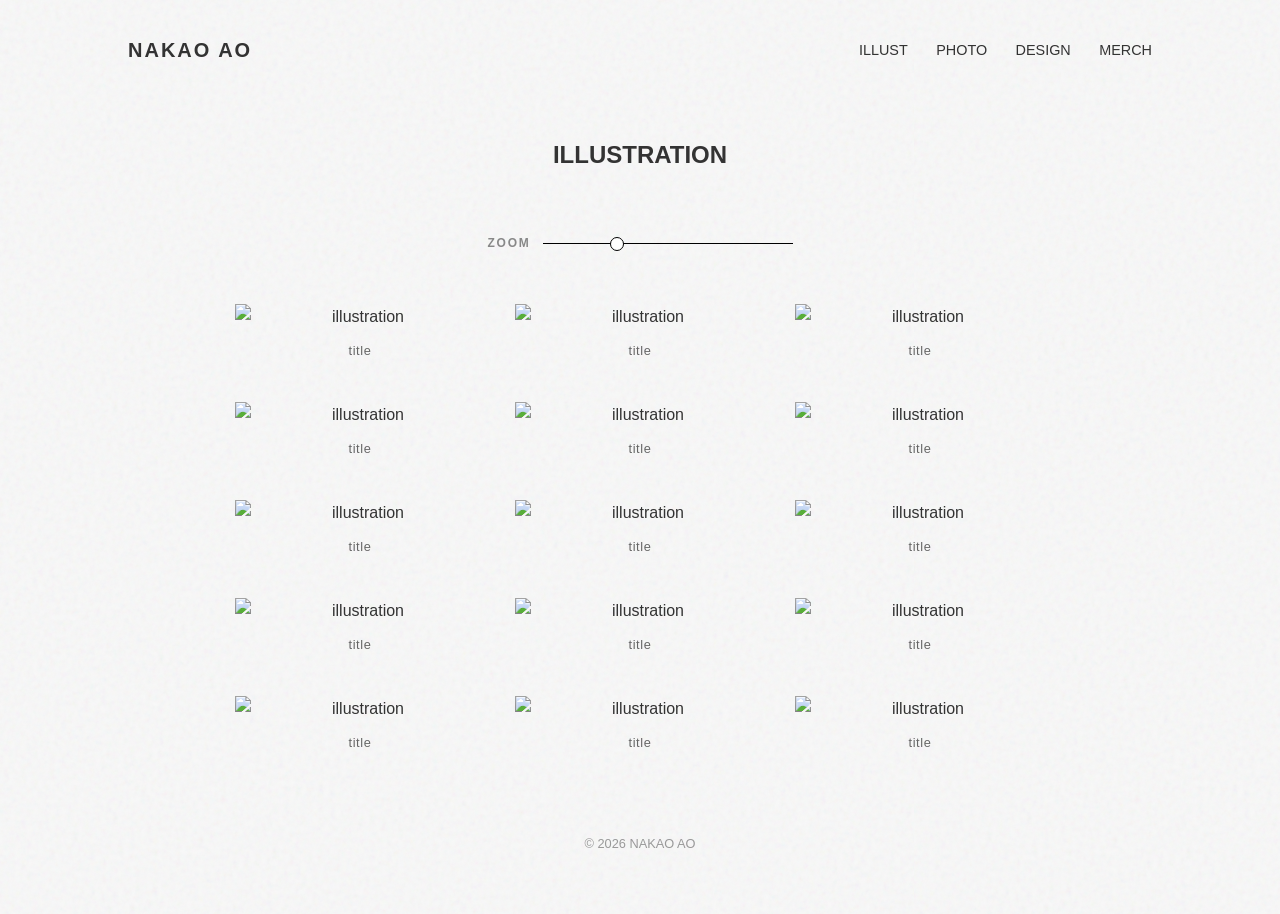
==== illustration.html @ 8cdec243 "Add files via upload" ====
<!doctype html>
<html lang="ja">
  <head>
    <meta charset="UTF-8" />
    <meta name="viewport" content="width=device-width, initial-scale=1.0" />
    <title>ILLUSTRATION | NAKAO AO</title>
    <link rel="stylesheet" href="style.css" />
    <link rel="icon" type="image/png" href="images/ファビコン.png" />
  </head>

  <body>
    <!-- ヘッダー：共通デザイン -->
    <header class="site-header">
      <div class="logo"><a href="home.html">NAKAO AO</a></div>
      <nav class="nav-links">
        <a href="illust.html" class="active">ILLUST</a>
        <a href="photo.html">PHOTO</a>
        <a href="logo.html">DESIGN</a>
        <a href="merch.html">MERCH</a>
      </nav>
    </header>

    <main>
      <section id="works" class="gallery-section">
        <h2>ILLUSTRATION</h2>

        <!-- 🎛️ ZOOMスライダー -->
        <div class="slider-container">
          <span class="slider-label">ZOOM</span>
          <input
            type="range"
            id="size-slider"
            min="150"
            max="500"
            value="250"
            step="10"
          />
        </div>

        <!-- 💡 グリッドコンテナ：hrefをすべて"#"に変更し、別ページへの遷移を防ぎます -->
        <div class="works-grid" id="illustration-gallery">
          <a href="#" class="work-item">
            <img src="images/イラスト1.png" alt="illustration" />
            <p>title</p>
          </a>

          <a href="#" class="work-item">
            <img src="images/イラスト3.png" alt="illustration" />
            <p>title</p>
          </a>

          <a href="#" class="work-item">
            <img src="images/イラスト4.png" alt="illustration" />
            <p>title</p>
          </a>
          <a href="#" class="work-item">
            <img src="images/イラスト5.png" alt="illustration" />
            <p>title</p>
          </a>

          <!-- 1枚目 -->
          <a href="#" class="work-item">
            <img src="images/1.png" alt="illustration" />
            <p>title</p>
          </a>

          <!-- 3枚目 -->
          <a href="#" class="work-item">
            <img src="images/3.png" alt="illustration" />
            <p>title</p>
          </a>

          <!-- 4枚目 -->
          <a href="#" class="work-item">
            <img src="images/4.png" alt="illustration" />
            <p>title</p>
          </a>

          <!-- 5枚目 -->
          <a href="#" class="work-item">
            <img src="images/5.png" alt="illustration" />
            <p>title</p>
          </a>

          <!-- 6枚目 -->
          <a href="#" class="work-item">
            <img src="images/6.png" alt="illustration" />
            <p>title</p>
          </a>

          <!-- 8枚目 -->
          <a href="#" class="work-item">
            <img src="images/8.png" alt="illustration" />
            <p>title</p>
          </a>

          <!-- 9枚目 -->
          <a href="#" class="work-item">
            <img src="images/9.png" alt="illustration" />
            <p>title</p>
          </a>

          <!-- 11枚目 -->
          <a href="#" class="work-item">
            <img src="images/11.png" alt="illustration" />
            <p>title</p>
          </a>

          <!-- 12枚目 -->
          <a href="#" class="work-item">
            <img src="images/12.png" alt="illustration" />
            <p>title</p>
          </a>

          <!-- 13枚目 -->
          <a href="#" class="work-item">
            <img src="images/13.png" alt="illustration" />
            <p>title</p>
          </a>

          <!-- 14枚目 -->
          <a href="#" class="work-item">
            <img src="images/14.png" alt="illustration" />
            <p>title</p>
          </a>
        </div>
      </section>
    </main>

    <!-- 💡 拡大したときにフワッと表示される大画面用の部品（これ1つに絞ります） -->
    <div id="imageModal" class="modal">
      <!-- 閉じるボタン -->
      <span class="close-btn">&times;</span>

      <!-- 前へボタン -->
      <span class="prev-btn">&#10094;</span>

      <!-- 拡大画像 -->
      <img
        class="modal-content"
        id="modalImg"
        src="images/白1.jpg"
        alt="拡大画像"
      />

      <!-- 次へボタン -->
      <span class="next-btn">&#10095;</span>
    </div>

    <!-- フッター -->
    <footer class="site-footer">
      <p>&copy; 2026 NAKAO AO</p>
    </footer>

    <!-- JavaScriptの読み込み -->
    <script src="script.js"></script>
  </body>
</html>
---- style.css ----
/* ==========================================================================
   1. 全体設定（リセットと背景）
   ========================================================================== */
* {
  margin: 0;
  padding: 0;
  box-sizing: border-box;
}

body {
  font-family: "Helvetica Neue", Arial, "Noto Sans JP", sans-serif;
  color: #333333;
  line-height: 1.6;
  padding: 24px 10% 40px 10%;
  background-color: #f8f8f8;
  /* 背景のノイズテクスチャ */
  background-image: url("data:image/svg+xml,%3Csvg viewBox='0 0 200 200' xmlns='http://www.w3.org/2000/svg'%3E%3Cfilter id='noiseFilter'%3E%3CfeTurbulence type='fractalNoise' baseFrequency='0.8' numOctaves='3' stitchTiles='stitch'/%3E%3C/filter%3E%3Crect width='100%25' height='100%25' filter='url(%23noiseFilter)' opacity='0.08'/%3E%3C/svg%3E");
}

a {
  color: inherit;
  text-decoration: none;
}

img {
  max-width: 100%;
  height: auto;
  display: block;
}

/* --- オリジナルフォント設定 --- */
@font-face {
  font-family: "TOKAngleFREE-S5";
  src: url("./font/TOKAngleFREE-S5.ttf") format("truetype");
}

.title-font {
  font-family: "TOKAngleFREE-S5", sans-serif;
}

h2 {
  text-align: center;
  margin-bottom: 60px;
}

/* ==========================================================================
   2. ヘッダー
   ========================================================================== */
.site-header {
  display: flex;
  justify-content: space-between;
  align-items: center;
  padding-top: 10px;
}

.logo {
  font-size: 1.25rem;
  font-weight: bold;
  letter-spacing: 0.1em;
}

.nav-links a {
  margin-left: 24px;
  font-size: 0.9rem;
  text-transform: uppercase;
  transition: opacity 0.3s;
}

.nav-links a:hover {
  opacity: 0.5;
}

/* ==========================================================================
   3. メインビジュアル & ABOUT（左右2カラム）
   ========================================================================== */
.main-visual-wrapper {
  display: flex;
  align-items: center;
  justify-content: center;
  gap: 60px;
  max-width: 1000px;
  margin: 0 auto;
  padding: 60px 20px 40px 20px; /* 下側の余白を調整 */
}

.mv-left {
  flex: 1;
  max-width: 450px;
}

.mv-right {
  flex: 1;
  text-align: left;
}

/* メインタイトル 「ナカオアオ」 */
.mv-right .title-font {
  font-size: 3.5rem;
  font-weight: bold;
  color: #333333;
  letter-spacing: 0.1em;
  margin-bottom: 35px; /* ABOUTとの間の余白 */
  line-height: 1.2;
}

/* ABOUT セクションの中身 */
.about-content p {
  font-size: 0.95rem;
  margin-bottom: 8px;
  color: #444;
}

/* ==========================================================================
   4. 各共通セクション設定
   ========================================================================== */
section {
  padding: 70px 0; /* 縦の全体的な余白バランスを均等に */
}

/* --- NEWSセクション --- */
#news {
  max-width: 640px;
  margin: 0 auto;
  padding: 0 20px;
}

.news-item {
  display: flex;
  align-items: baseline;
  padding: 16px 0;
  justify-content: center; /* ←これを追加して中央配置にします */
  border-bottom: 1px solid #e5e5e5;
}

.news-item:first-of-type {
  border-top: 1px solid #e5e5e5;
}

.news-date {
  font-size: 13px;
  letter-spacing: 0.05em;
  color: #888;
  width: 120px; /* 日付の幅を少し広げて見やすく */
  flex-shrink: 0;
}

.news-content {
  font-size: 14px;
  line-height: 1.6;
  color: #222;
}

.news-content a {
  border-bottom: 1px solid #222;
  transition: opacity 0.3s;
}

.news-content a:hover {
  opacity: 0.6;
}

/* ==========================================================================
   5. WORKS（4列グリッド）
   ========================================================================== */
.works-grid {
  display: grid;
  grid-template-columns: repeat(4, 1fr);
  gap: 30px;
}

/* 通常時の見た目は変えず、transitionのみ滑らかな「ふわっと」アニメーションに統合 */
.grid-item {
  display: block;
  transition: all 0.6s cubic-bezier(0.16, 1, 0.3, 1);
}

/* ホバー時の動きを「少しの浮遊感・微拡大・薄い影」の上品なエフェクトに統合 */
.grid-item:hover {
  transform: translateY(-8px) scale(1.02);
  box-shadow: 0 10px 20px rgba(0, 0, 0, 0.05);
}

.image-placeholder {
  width: 100%;
  aspect-ratio: 1 / 1;
  background-color: transparent; /* 💡 #f0f0f0 から transparent（透明）に変更 */
  display: flex;
  justify-content: center;
  align-items: center;
  color: #aaa;
  font-weight: 500;
  font-size: 1.1rem;
  border-radius: 8px;
}

.grid-item span {
  display: block; /* インライン要素からブロック要素に変更（これで横幅が広がります） */
  font-size: 0.85rem;
  letter-spacing: 0.05em;
  text-transform: uppercase;
  text-align: center; /* 広がった横幅の中で中央寄せが効くようになります */
}

/* WORKS全体のセクション */
section:has(.works-grid) {
  margin-bottom: 20px; /* 下側の余白を狭くする（元が80pxなどの場合） */
  padding-bottom: 0; /* 内側の余白もリセットしてみる */
}

/* ==========================================================================
   6. CONTACT
   ========================================================================== */
.contact-lead {
  margin-bottom: 32px;
  font-size: 0.85rem;
  letter-spacing: 0.05em;
  color: #666;
  text-align: center;
}

.sns-links {
  display: flex;
  justify-content: center;
  align-items: center;
  gap: 24px;
  margin-bottom: 50px;
}

.sns-links a {
  transition: opacity 0.3s ease;
}

.sns-links a:hover {
  opacity: 0.6;
}

.sns-links a img {
  width: 48px;
}

.contact-info-container {
  max-width: 400px;
  margin: 0 auto;
  padding: 0 10px;
}

.info-table {
  width: 100%;
  border-collapse: collapse;
}

.info-table tr {
  display: flex;
  justify-content: space-between;
  padding: 16px 0;
  border-bottom: 1px dashed #e5e5e5;
}

.info-table tr:last-child {
  border-bottom: none;
}

.info-table th,
.info-table td {
  padding: 0;
  font-size: 0.85rem;
  letter-spacing: 0.03em;
}

.info-table th {
  font-weight: 500;
  color: #999;
}

.info-table td {
  color: #333;
}

.contact-mail-link {
  color: #333;
  border-bottom: 1px solid #333;
  padding-bottom: 1px;
  transition: opacity 0.3s;
}

.contact-mail-link:hover {
  opacity: 0.6;
}

/* ==========================================================================
   7. フッター
   ========================================================================== */
.site-footer {
  text-align: center;
  padding: 60px 0 20px;
  font-size: 0.8rem;
  color: #999;
}

/* ==========================================================================
  動画
   ========================================================================== */
.video-container {
  display: flex;
  justify-content: center; /* 横方向の真ん中寄せ */
  margin: 50px 0; /* 上下に少し余白を作る */
  width: 100%; /* 横幅いっぱいに広げて中央の基準にする */
  padding-top: 40px;
}

.video-container video {
  display: block;
  width: 640px; /* パソコンで見るときのちょうどいい横幅 */
  max-width: 90%; /* スマホなどの画面が狭いときは画面幅の90%に自動縮小 */
  height: auto; /* 縦横比を崩さない */
}

/* ==========================================================================
   8. レスポンシブ対応（スマホ・タブレット：画面幅 768px 以下）
   ========================================================================== */
@media (max-width: 768px) {
  body {
    padding: 20px 5%;
  }

  body h2 {
    font-size: 1.2rem;
  }

  .site-footer {
    padding: 0 20px;
  }

  .site-header {
    padding-top: 30px;
    flex-direction: column;
    gap: 16px;
  }

  .nav-links a {
    margin: 0 10px;
  }

  .main-visual-wrapper {
    flex-direction: column;
    text-align: center;
    gap: 30px;
    padding: 40px 20px;
  }

  .mv-right {
    text-align: center;
  }

  .mv-right .title-font {
    font-size: 2.5rem;
    margin-bottom: 25px;
  }

  .works-grid {
    grid-template-columns: repeat(2, 1fr);
    gap: 20px;
  }

  .gallery-section .works-grid {
    display: flex !important;
    flex-wrap: wrap !important;
    gap: 20px 16px !important;
    padding: 0 10px;
    justify-content: center;
  }

  .gallery-section .work-item {
    flex: 0 0 calc(50% - 8px);
    max-width: none;
  }

  .gallery-section .work-item img {
    width: 100%;
    height: auto;
  }
}

@media (max-width: 768px) {
  .slider-container {
    display: none !important;
  }
}

/* ==========================================================================
   9. ギャラリーページ専用追加スタイル
   ========================================================================== */
.slider-container {
  display: flex;
  align-items: center;
  justify-content: center;
  gap: 12px;
  margin: 20px 0 50px 0;
}

.slider-label {
  font-size: 0.75rem;
  letter-spacing: 0.15em;
  color: #888;
  font-weight: bold;
}

#size-slider {
  -webkit-appearance: none;
  appearance: none;
  width: 250px;
  height: 1px;
  background: #000;
  outline: none;
}

#size-slider::-webkit-slider-thumb {
  -webkit-appearance: none;
  appearance: none;
  width: 14px;
  height: 14px;
  border-radius: 50%;
  background: #fff;
  border: 1px solid #000;
  cursor: pointer;
  transition: transform 0.1s ease;
}

#size-slider::-webkit-slider-thumb:hover {
  transform: scale(1.1);
}

.gallery-section .works-grid {
  display: flex;
  flex-wrap: wrap;
  justify-content: center;
  gap: 40px 30px;
  max-width: 1200px;
  margin: 0 auto;
  padding: 0 20px;
}

.gallery-section .work-item {
  display: flex;
  flex-direction: column;
  align-items: center;
  width: 250px;
  text-align: center;
  transition: width 0.05s ease-out;
}

.gallery-section .work-item img {
  width: 100%;
  object-fit: contain;
  margin-bottom: 12px;
}

.gallery-section .work-item p {
  font-size: 0.8rem;
  color: #666;
  letter-spacing: 0.05em;
  margin: 0;
}
/* ==========================================
   拡大表示（モーダル）を画面に固定するスタイル
   ========================================== */

/* 1. 背景を画面いっぱいに広げて固定（最前面へ） */
.modal {
  position: fixed; /* スクロールしても画面に固定 */
  top: 0;
  left: 0;
  width: 100vw;
  height: 100vh;
  /* 💡 背景を白っぽい半透明に変更（元の画面がうっすら透ける上品な白です） */
  background-color: rgba(245, 245, 245, 0.95);
  z-index: 9999; /* 他のすべての要素より手前に表示 */

  /* 💡 最初（ページを開いた瞬間）は完全に非表示にします */
  display: none;

  justify-content: center;
  align-items: center;
}

/* 2. 拡大画像のサイズ制限（画面からはみ出さないように） */
.modal-content {
  max-width: 80vw;
  max-height: 80vh;
  object-fit: contain; /* 縦横比を崩さずに収める */
  box-shadow: 0 10px 40px rgba(0, 0, 0, 0.1); /* 白背景に合わせて影を優しく調整 */
}

/* 3. 閉じる「×」ボタン（右上に配置） */
.modal .close-btn {
  position: absolute;
  top: 30px;
  right: 40px;
  font-size: 40px;
  color: #000000; /* 💡 閉じるボタンも黒に変更して見やすく */
  cursor: pointer;
  line-height: 1;
  transition: transform 0.2s;
}
.modal .close-btn:hover {
  transform: scale(1.2); /* ホバー時に少し大きく */
}

/* 4. 左右の矢印ボタン（画面の左右中央に配置） */
.modal .prev-btn,
.modal .next-btn {
  position: absolute;
  top: 50%;
  transform: translateY(-50%); /* 完全に上下中央に揃える */
  font-size: 50px;
  color: #000000; /* 💡 矢印の色を黒に変更 */
  cursor: pointer;
  padding: 20px;
  user-select: none; /* テキスト選択されないように */
  transition: opacity 0.2s;
}

.modal .prev-btn {
  left: 40px;
}
.modal .next-btn {
  right: 40px;
}

.modal .prev-btn:hover,
.modal .next-btn:hover {
  opacity: 0.4; /* ホバー時に少し薄くする */
}
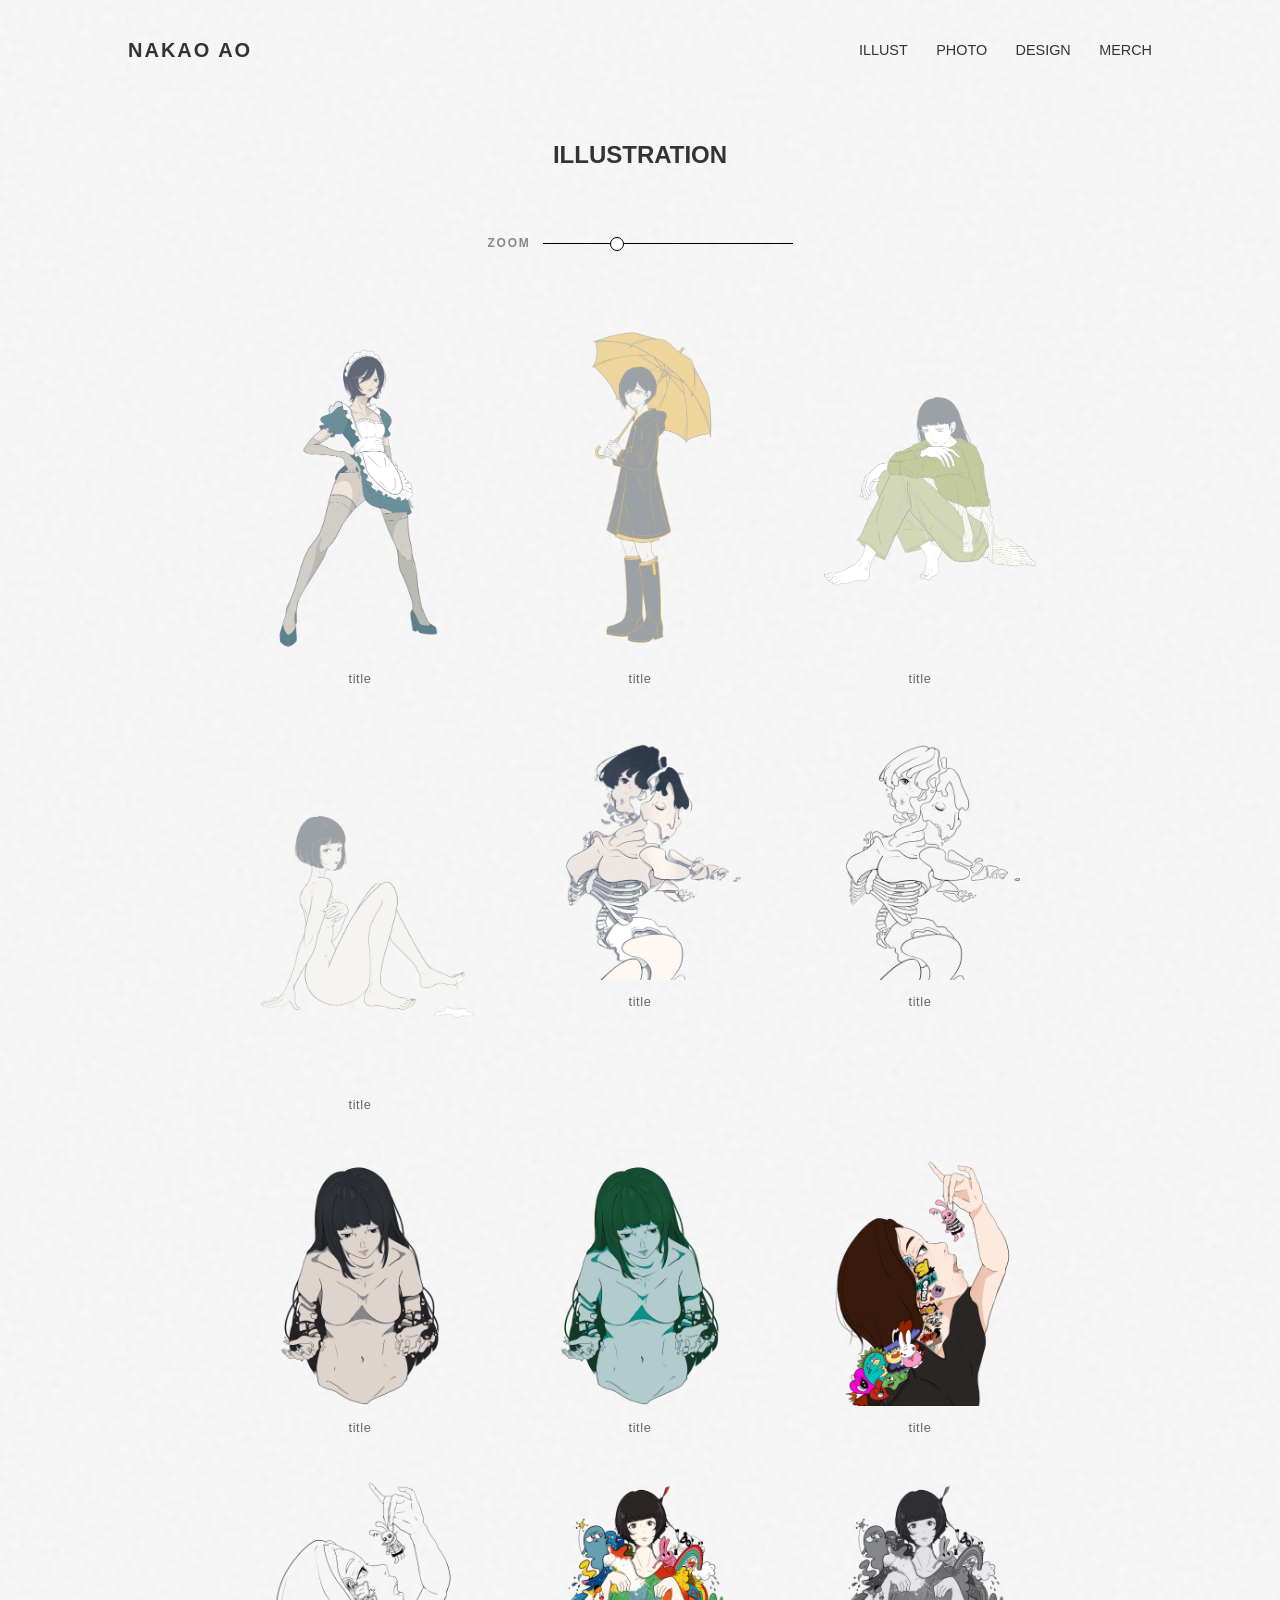
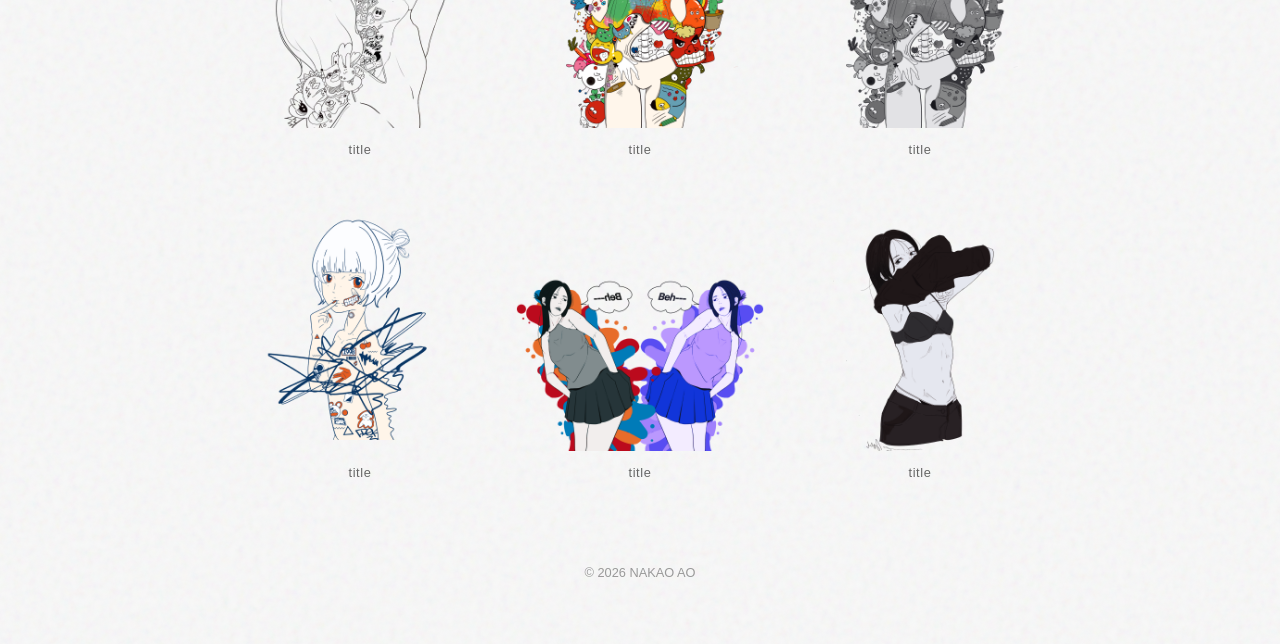
==== commit d99da16c: "Add files via upload" ====
--- a/illustration.html
+++ b/illustration.html
@@ -11,7 +11,7 @@
   <body>
     <!-- ヘッダー：共通デザイン -->
     <header class="site-header">
-      <div class="logo"><a href="home.html">NAKAO AO</a></div>
+      <div class="logo"><a href="index.html">NAKAO AO</a></div>
       <nav class="nav-links">
         <a href="illust.html" class="active">ILLUST</a>
         <a href="photo.html">PHOTO</a>
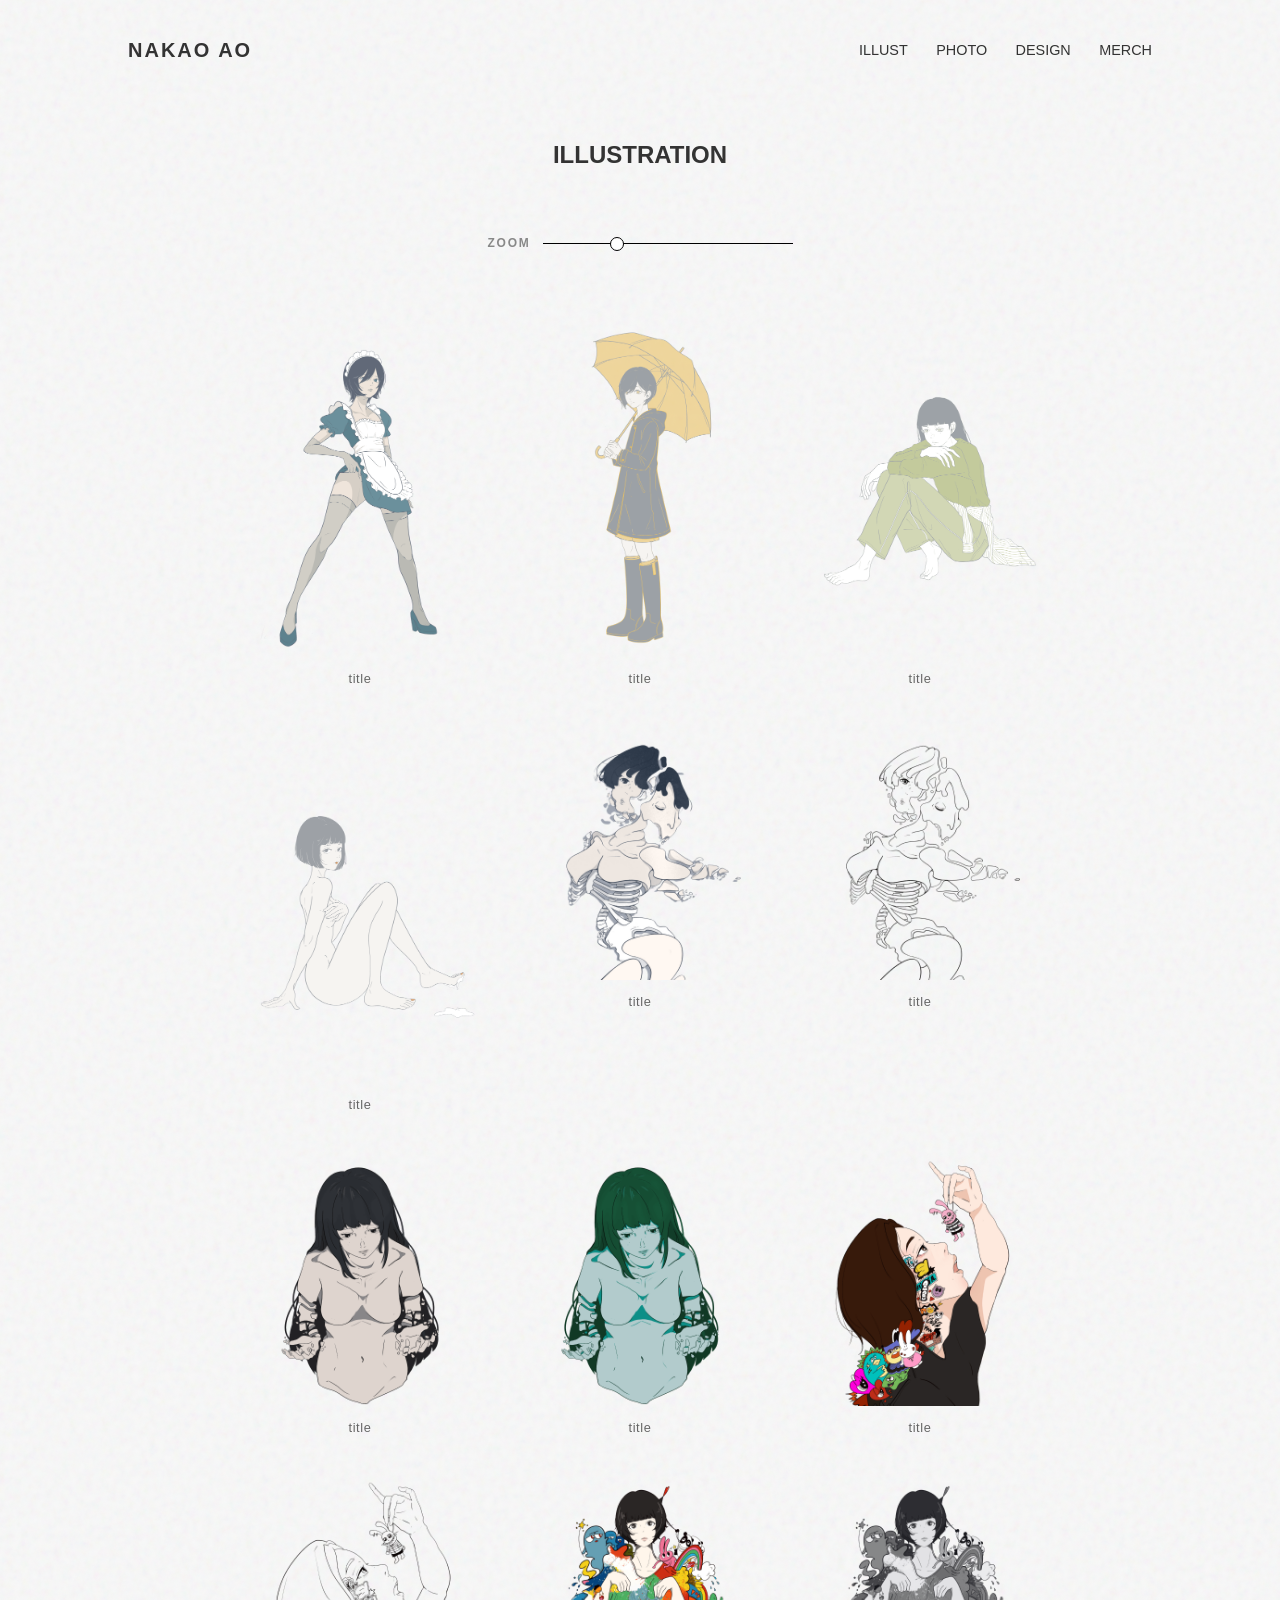
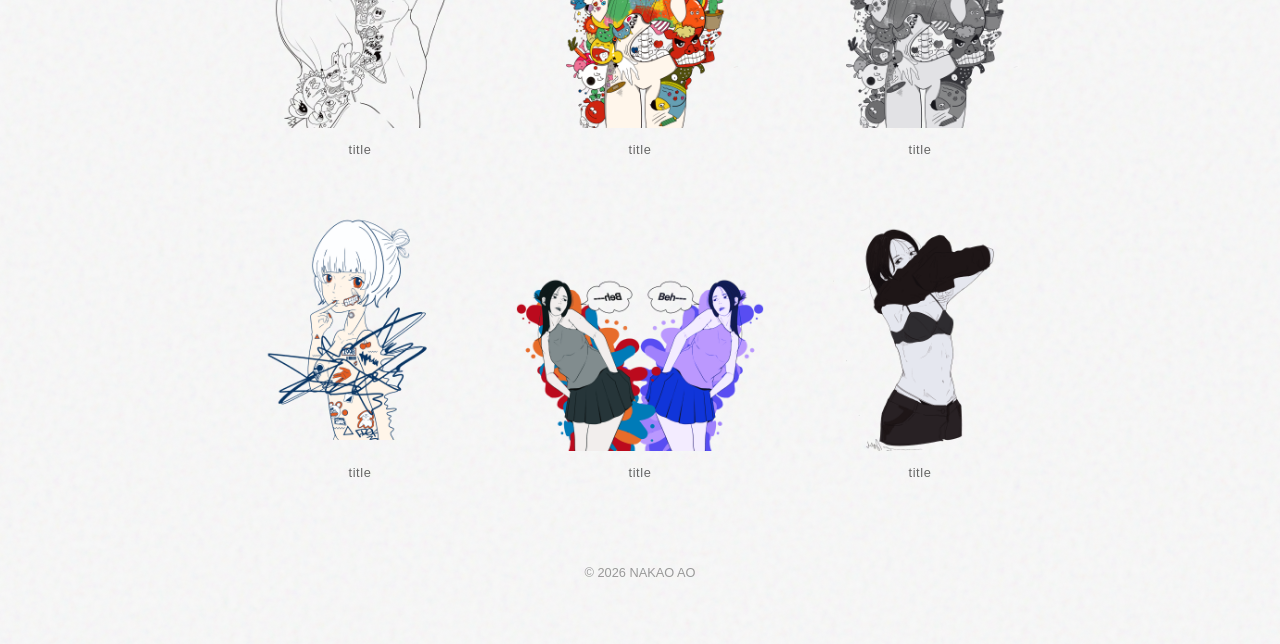
==== commit fc7649ea: "Update illustration.html" ====
--- a/illustration.html
+++ b/illustration.html
@@ -11,7 +11,7 @@
   <body>
     <!-- ヘッダー：共通デザイン -->
     <header class="site-header">
-      <div class="logo"><a href="index.html">NAKAO AO</a></div>
+       <div class="logo"><a href="index.html">NAKAO AO</a></div>
       <nav class="nav-links">
         <a href="illust.html" class="active">ILLUST</a>
         <a href="photo.html">PHOTO</a>
